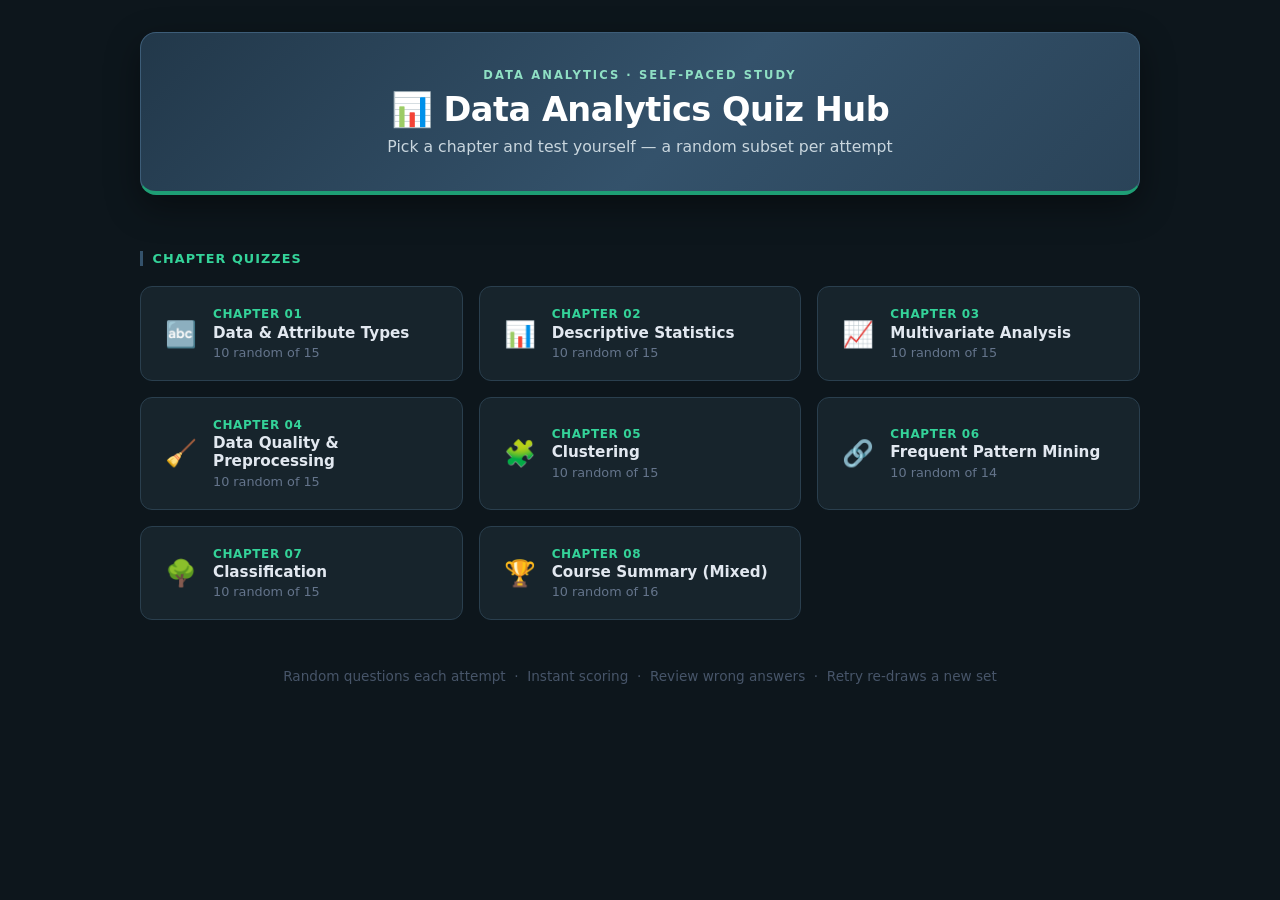
==== 03-quiz/index.html @ 1c791e4a "Redesign as MkDocs dual site (GitHub + ijk37.com/data-analytics), slate/emerald theme" ====
<!DOCTYPE html>
<html lang="en">
<head>
  <meta charset="UTF-8" />
  <meta name="viewport" content="width=device-width, initial-scale=1.0" />
  <title>Data Analytics — Quiz Hub</title>
  <style>
    * { box-sizing: border-box; margin: 0; padding: 0; }

    body {
      font-family: 'Segoe UI', system-ui, sans-serif;
      background: #0D161C;
      color: #e2e8f0;
      min-height: 100vh;
      padding: 2rem 1rem;
    }

    header {
      text-align: center;
      max-width: 1000px;
      margin: 0 auto 2.5rem;
      background: linear-gradient(135deg, #22384A 0%, #34526B 55%, #2A4358 100%);
      border: 1px solid #3D5D78;
      border-bottom: 4px solid #1E9E75;
      border-radius: 16px;
      padding: 2.2rem 1.5rem;
      box-shadow: 0 12px 34px rgba(0, 0, 0, 0.4);
    }

    header .eyebrow {
      font-size: 0.72rem;
      font-weight: 700;
      letter-spacing: 0.18em;
      text-transform: uppercase;
      color: #8FE0C4;
      margin-bottom: 0.5rem;
    }

    header h1 {
      font-size: 2.1rem;
      font-weight: 800;
      color: #ffffff;
      letter-spacing: -0.5px;
    }

    header p {
      margin-top: 0.5rem;
      color: #C9D6DE;
      font-size: 0.98rem;
    }

    .grid {
      display: grid;
      grid-template-columns: repeat(auto-fill, minmax(260px, 1fr));
      gap: 1rem;
      max-width: 1000px;
      margin: 0 auto;
    }

    .card {
      background: #17242C;
      border: 1px solid #2A3F4E;
      border-radius: 12px;
      padding: 1.25rem 1.5rem;
      cursor: pointer;
      text-decoration: none;
      color: inherit;
      display: flex;
      align-items: center;
      gap: 1rem;
      transition: border-color 0.15s, background 0.15s, transform 0.1s;
    }

    .card:hover {
      border-color: #1E9E75;
      background: #1F323D;
      transform: translateY(-2px);
    }

    .card-icon {
      font-size: 1.6rem;
      flex-shrink: 0;
    }

    .card-body .topic-id {
      font-size: 0.75rem;
      font-weight: 700;
      color: #34D399;
      text-transform: uppercase;
      letter-spacing: 0.05em;
    }

    .card-body .topic-title {
      font-size: 0.95rem;
      font-weight: 600;
      color: #e2e8f0;
      margin-top: 0.15rem;
    }

    .card-body .q-count {
      font-size: 0.8rem;
      color: #64748b;
      margin-top: 0.2rem;
    }

    footer {
      text-align: center;
      margin-top: 3rem;
      color: #475569;
      font-size: 0.85rem;
    }
  </style>
</head>
<body>

<header>
  <div class="eyebrow">Data Analytics · Self-Paced Study</div>
  <h1>📊 Data Analytics Quiz Hub</h1>
  <p>Pick a chapter and test yourself — a random subset per attempt</p>
</header>

<div class="grid" id="grid"></div>

<footer>Random questions each attempt &nbsp;·&nbsp; Instant scoring &nbsp;·&nbsp; Review wrong answers &nbsp;·&nbsp; Retry re-draws a new set</footer>

<script src="data.js"></script>
<script src="data-01.js"></script>
<script src="data-02.js"></script>
<script src="data-03.js"></script>
<script src="data-04.js"></script>
<script src="data-05.js"></script>
<script src="data-06.js"></script>
<script src="data-07.js"></script>
<script src="data-08.js"></script>
<script>
  const ICONS = {
    "01": "🔤", "02": "📊", "03": "📈",
    "04": "🧹", "05": "🧩", "06": "🔗",
    "07": "🌳", "08": "🏆",
  };

  const grid = document.getElementById("grid");

  function renderCards(list, labelText) {
    const section = document.createElement("div");
    section.style.cssText = "grid-column:1/-1;margin:1rem 0 0.25rem;";
    section.innerHTML = `<p style="font-size:0.8rem;font-weight:700;color:#34D399;text-transform:uppercase;letter-spacing:0.08em;border-left:3px solid #34526B;padding-left:0.6rem">${labelText}</p>`;
    grid.appendChild(section);

    list.forEach(topic => {
      const qs = QUESTIONS[topic.id] || [];
      const attempt = attemptSizeFor(topic.id, qs.length);
      const countText = attempt < qs.length
        ? `${attempt} random of ${qs.length}`
        : `${qs.length} questions`;
      const a = document.createElement("a");
      a.className = "card";
      a.href = `quiz.html?topic=${topic.id}`;
      a.innerHTML = `
        <div class="card-icon">${ICONS[topic.id] || "📋"}</div>
        <div class="card-body">
          <div class="topic-id">Chapter ${topic.id}</div>
          <div class="topic-title">${topic.title}</div>
          <div class="q-count">${countText}</div>
        </div>`;
      grid.appendChild(a);
    });
  }

  renderCards(TOPICS, "Chapter Quizzes");
</script>
</body>
</html>
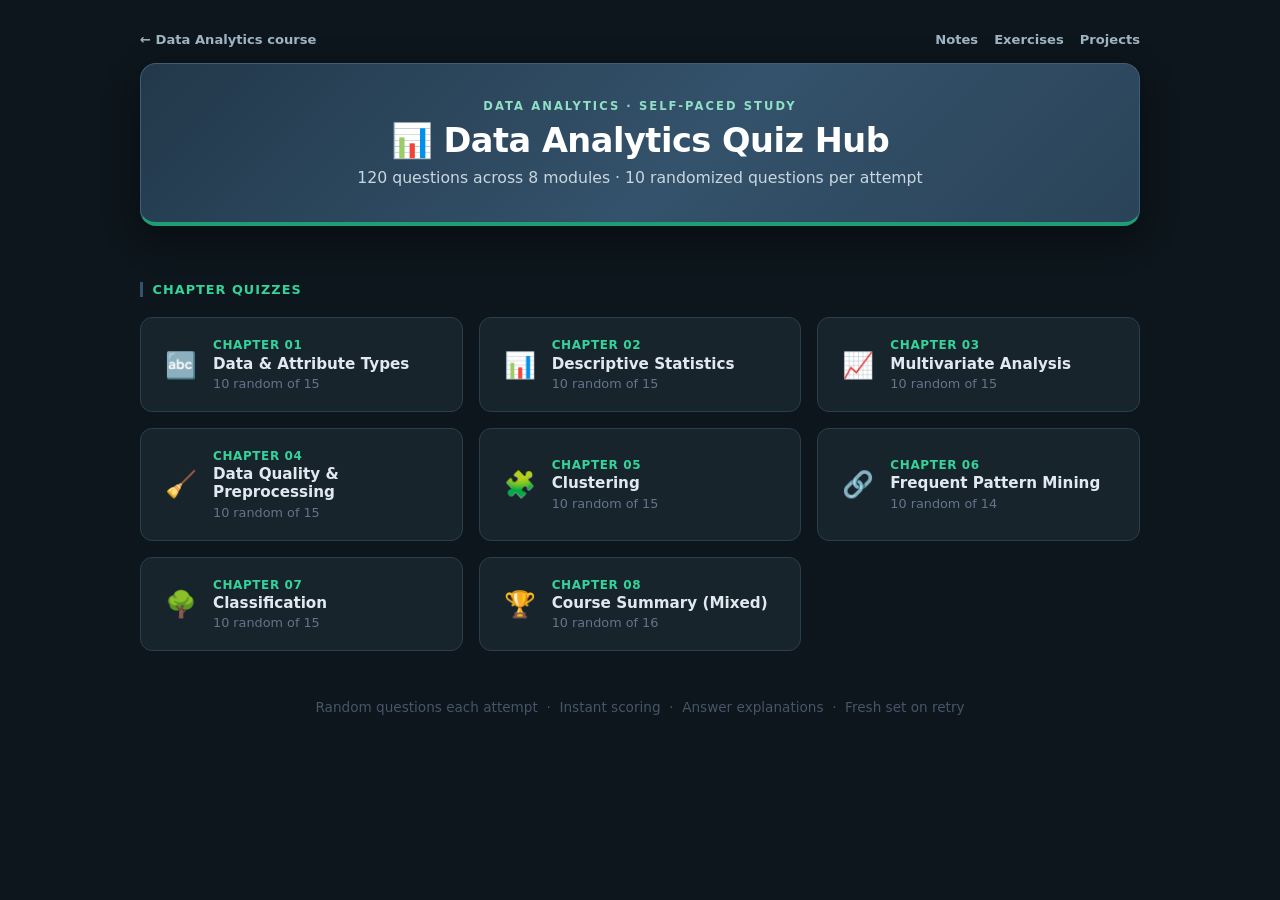
==== commit 3a15bf19: "Improve course content, navigation, and site design" ====
--- a/03-quiz/index.html
+++ b/03-quiz/index.html
@@ -13,6 +13,32 @@
       color: #e2e8f0;
       min-height: 100vh;
       padding: 2rem 1rem;
+    }
+
+    .course-nav {
+      align-items: center;
+      display: flex;
+      gap: 0.65rem;
+      justify-content: space-between;
+      margin: 0 auto 1rem;
+      max-width: 1000px;
+    }
+
+    .course-nav a {
+      color: #9fb3c1;
+      font-size: 0.82rem;
+      font-weight: 700;
+      text-decoration: none;
+    }
+
+    .course-nav a:hover,
+    .course-nav a:focus-visible {
+      color: #8FE0C4;
+    }
+
+    .course-nav-links {
+      display: flex;
+      gap: 1rem;
     }
 
     header {
@@ -109,19 +135,36 @@
       color: #475569;
       font-size: 0.85rem;
     }
+
+    @media (max-width: 560px) {
+      body { padding: 1rem; }
+      .course-nav { align-items: flex-start; flex-direction: column; }
+      .course-nav-links { flex-wrap: wrap; }
+      header { padding: 1.7rem 1rem; }
+      header h1 { font-size: 1.75rem; }
+    }
   </style>
 </head>
 <body>
 
+<nav class="course-nav" aria-label="Course navigation">
+  <a href="../index.html">← Data Analytics course</a>
+  <div class="course-nav-links">
+    <a href="../01-notes/index.html">Notes</a>
+    <a href="../02-exercises/index.html">Exercises</a>
+    <a href="../04-projects/index.html">Projects</a>
+  </div>
+</nav>
+
 <header>
   <div class="eyebrow">Data Analytics · Self-Paced Study</div>
   <h1>📊 Data Analytics Quiz Hub</h1>
-  <p>Pick a chapter and test yourself — a random subset per attempt</p>
+  <p>120 questions across 8 modules · 10 randomized questions per attempt</p>
 </header>
 
 <div class="grid" id="grid"></div>
 
-<footer>Random questions each attempt &nbsp;·&nbsp; Instant scoring &nbsp;·&nbsp; Review wrong answers &nbsp;·&nbsp; Retry re-draws a new set</footer>
+<footer>Random questions each attempt &nbsp;·&nbsp; Instant scoring &nbsp;·&nbsp; Answer explanations &nbsp;·&nbsp; Fresh set on retry</footer>
 
 <script src="data.js"></script>
 <script src="data-01.js"></script>
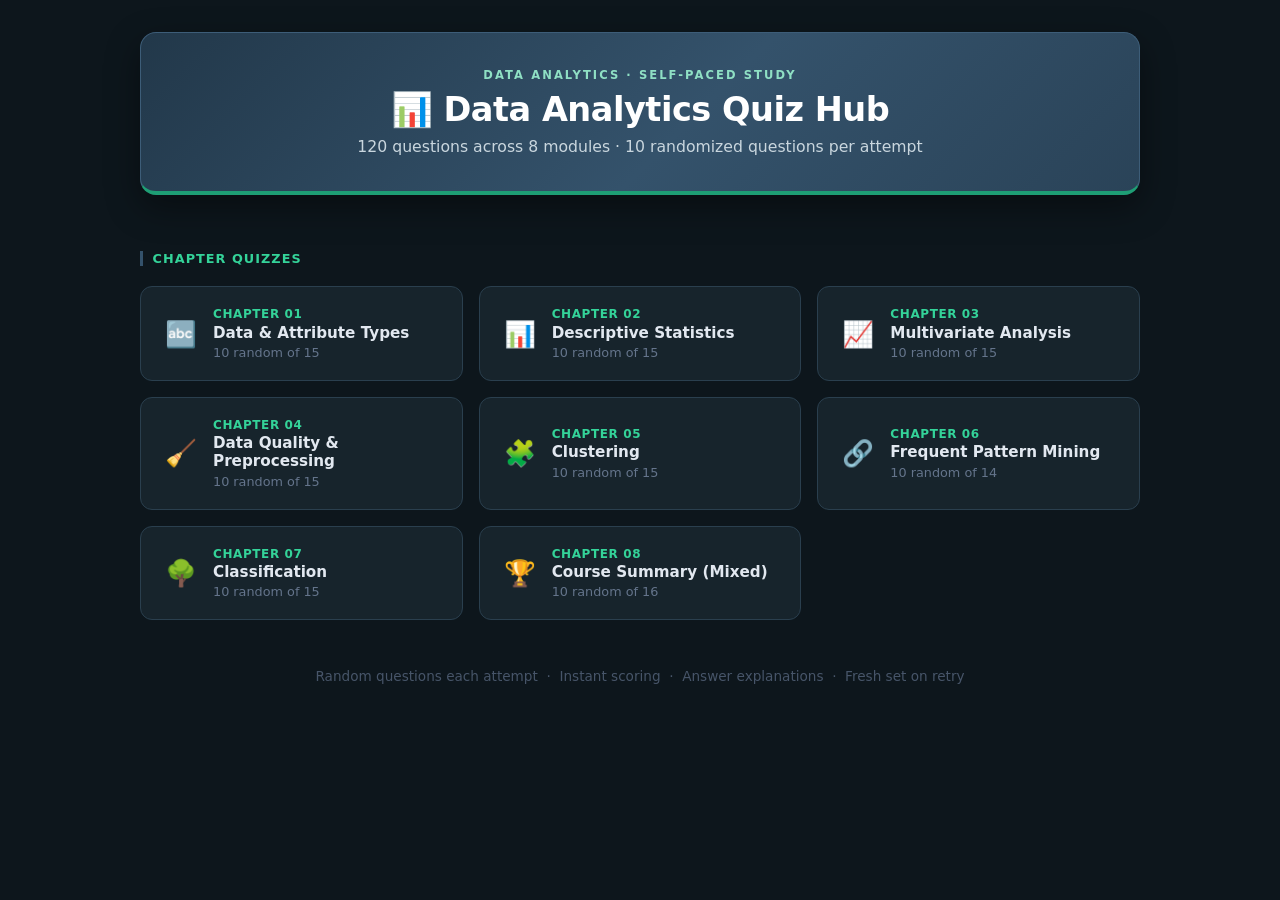
==== commit 2c4167a1: "Restore uniform learning-site design" ====
--- a/03-quiz/index.html
+++ b/03-quiz/index.html
@@ -13,32 +13,6 @@
       color: #e2e8f0;
       min-height: 100vh;
       padding: 2rem 1rem;
-    }
-
-    .course-nav {
-      align-items: center;
-      display: flex;
-      gap: 0.65rem;
-      justify-content: space-between;
-      margin: 0 auto 1rem;
-      max-width: 1000px;
-    }
-
-    .course-nav a {
-      color: #9fb3c1;
-      font-size: 0.82rem;
-      font-weight: 700;
-      text-decoration: none;
-    }
-
-    .course-nav a:hover,
-    .course-nav a:focus-visible {
-      color: #8FE0C4;
-    }
-
-    .course-nav-links {
-      display: flex;
-      gap: 1rem;
     }
 
     header {
@@ -135,26 +109,9 @@
       color: #475569;
       font-size: 0.85rem;
     }
-
-    @media (max-width: 560px) {
-      body { padding: 1rem; }
-      .course-nav { align-items: flex-start; flex-direction: column; }
-      .course-nav-links { flex-wrap: wrap; }
-      header { padding: 1.7rem 1rem; }
-      header h1 { font-size: 1.75rem; }
-    }
   </style>
 </head>
 <body>
-
-<nav class="course-nav" aria-label="Course navigation">
-  <a href="../index.html">← Data Analytics course</a>
-  <div class="course-nav-links">
-    <a href="../01-notes/index.html">Notes</a>
-    <a href="../02-exercises/index.html">Exercises</a>
-    <a href="../04-projects/index.html">Projects</a>
-  </div>
-</nav>
 
 <header>
   <div class="eyebrow">Data Analytics · Self-Paced Study</div>
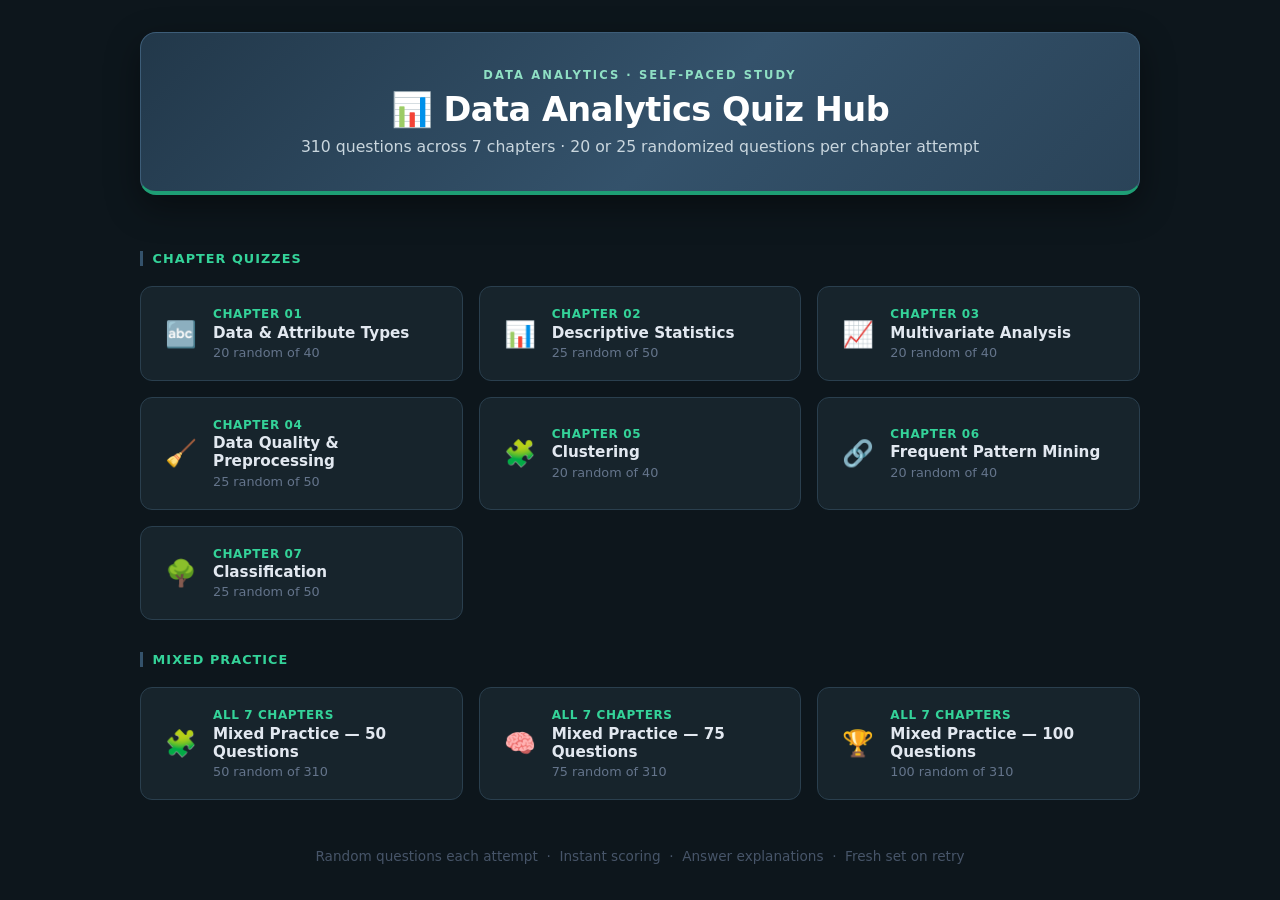
==== commit a58c4220: "Expand quiz banks and mixed practice" ====
--- a/03-quiz/index.html
+++ b/03-quiz/index.html
@@ -116,7 +116,7 @@
 <header>
   <div class="eyebrow">Data Analytics · Self-Paced Study</div>
   <h1>📊 Data Analytics Quiz Hub</h1>
-  <p>120 questions across 8 modules · 10 randomized questions per attempt</p>
+  <p>310 questions across 7 chapters · 20 or 25 randomized questions per chapter attempt</p>
 </header>
 
 <div class="grid" id="grid"></div>
@@ -131,12 +131,12 @@
 <script src="data-05.js"></script>
 <script src="data-06.js"></script>
 <script src="data-07.js"></script>
-<script src="data-08.js"></script>
+<script src="data-expansion.js"></script>
 <script>
   const ICONS = {
     "01": "🔤", "02": "📊", "03": "📈",
     "04": "🧹", "05": "🧩", "06": "🔗",
-    "07": "🌳", "08": "🏆",
+    "07": "🌳", "mixed-1": "🧩", "mixed-2": "🧠", "mixed-3": "🏆",
   };
 
   const grid = document.getElementById("grid");
@@ -159,7 +159,7 @@
       a.innerHTML = `
         <div class="card-icon">${ICONS[topic.id] || "📋"}</div>
         <div class="card-body">
-          <div class="topic-id">Chapter ${topic.id}</div>
+          <div class="topic-id">${MIXED_IDS.includes(topic.id) ? "All 7 Chapters" : `Chapter ${topic.id}`}</div>
           <div class="topic-title">${topic.title}</div>
           <div class="q-count">${countText}</div>
         </div>`;
@@ -167,7 +167,8 @@
     });
   }
 
-  renderCards(TOPICS, "Chapter Quizzes");
+  renderCards(TOPICS.filter(topic => !MIXED_IDS.includes(topic.id)), "Chapter Quizzes");
+  renderCards(TOPICS.filter(topic => MIXED_IDS.includes(topic.id)), "Mixed Practice");
 </script>
 </body>
 </html>
